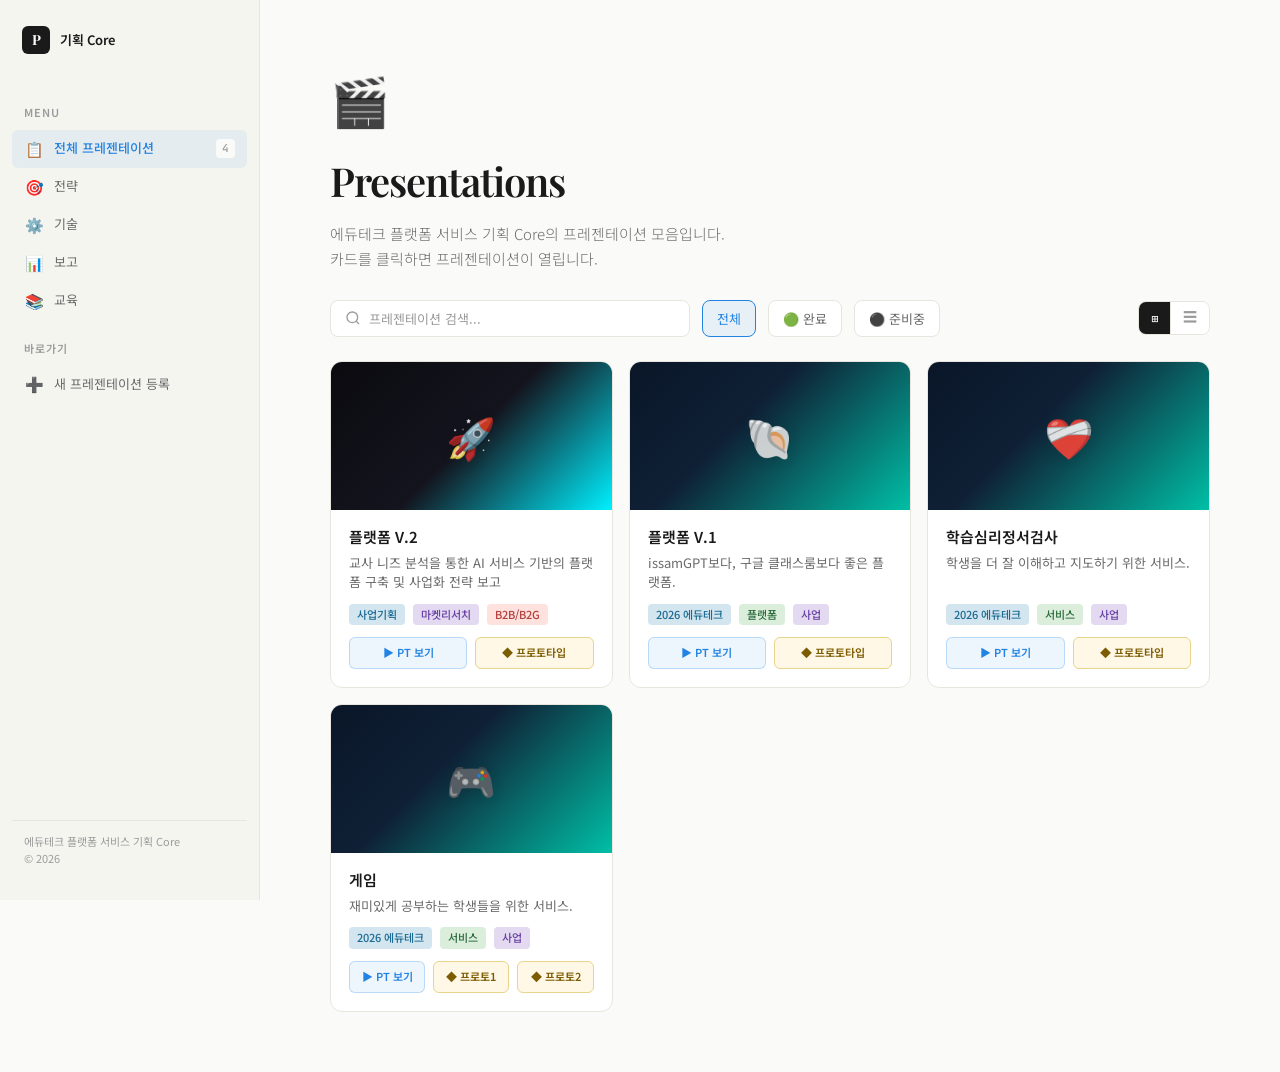
==== index.html @ 6a6a3832 "Update platform prototype link" ====
<!DOCTYPE html>
<html lang="ko">

<head>
  <meta charset="UTF-8">
  <meta name="viewport" content="width=device-width, initial-scale=1.0">
  <title>Presentations — 에듀테크 플랫폼 서비스 기획 Core</title>
  <link
    href="https://fonts.googleapis.com/css2?family=Noto+Sans+KR:wght@300;400;500;600;700&family=Playfair+Display:ital,wght@0,600;1,400&family=JetBrains+Mono:wght@400;500&display=swap"
    rel="stylesheet">
  <style>
    /* ══════════════════════════════════════
     DESIGN TOKENS
     노션 감성 — warm neutral, editorial clean
     ══════════════════════════════════════ */
    :root {
      --bg: #FAFAF8;
      --bg-hover: #F3F3EE;
      --bg-card: #FFFFFF;
      --surface: #F5F5F0;
      --border: #E8E5DF;
      --border-hover: #D4D0C8;
      --text-primary: #1A1A1A;
      --text-secondary: #6B6B6B;
      --text-tertiary: #9B9B9B;
      --accent: #2383E2;
      --accent-soft: rgba(35, 131, 226, 0.08);
      --accent-hover: rgba(35, 131, 226, 0.12);
      --tag-blue: #D3E5EF;
      --tag-blue-text: #1B6B93;
      --tag-green: #DBEDDB;
      --tag-green-text: #2B6B3C;
      --tag-orange: #FADEC9;
      --tag-orange-text: #9B5C30;
      --tag-purple: #E3D9F0;
      --tag-purple-text: #6940A5;
      --tag-red: #FFE2DD;
      --tag-red-text: #B33B3B;
      --tag-gray: #E8E5DF;
      --tag-gray-text: #6B6B6B;
      --shadow-sm: 0 1px 2px rgba(0, 0, 0, 0.04);
      --shadow-md: 0 4px 16px rgba(0, 0, 0, 0.06);
      --shadow-lg: 0 12px 40px rgba(0, 0, 0, 0.08);
      --radius: 8px;
      --radius-lg: 12px;
      --font-sans: 'Noto Sans KR', -apple-system, sans-serif;
      --font-serif: 'Playfair Display', Georgia, serif;
      --font-mono: 'JetBrains Mono', monospace;
      --header-height: 56px;
      --sidebar-width: 260px;
      --max-content: 960px;
    }

    * {
      margin: 0;
      padding: 0;
      box-sizing: border-box;
    }

    html {
      font-size: 15px;
    }

    body {
      font-family: var(--font-sans);
      color: var(--text-primary);
      background: var(--bg);
      line-height: 1.6;
      -webkit-font-smoothing: antialiased;
    }

    /* ══════ LAYOUT ══════ */
    .layout {
      display: flex;
      min-height: 100vh;
    }

    /* ── Sidebar ── */
    .sidebar {
      width: var(--sidebar-width);
      background: var(--surface);
      border-right: 1px solid var(--border);
      padding: 20px 12px;
      position: fixed;
      top: 0;
      left: 0;
      bottom: 0;
      display: flex;
      flex-direction: column;
      z-index: 50;
      transition: transform 0.3s;
    }

    .sidebar-brand {
      display: flex;
      align-items: center;
      gap: 10px;
      padding: 6px 10px;
      margin-bottom: 24px;
    }

    .sidebar-brand-icon {
      width: 28px;
      height: 28px;
      border-radius: 6px;
      background: var(--text-primary);
      color: var(--bg);
      display: flex;
      align-items: center;
      justify-content: center;
      font-size: 14px;
      font-weight: 700;
      font-family: var(--font-serif);
    }

    .sidebar-brand-text {
      font-size: 13px;
      font-weight: 600;
      color: var(--text-primary);
      letter-spacing: -0.3px;
    }

    .sidebar-section {
      font-size: 11px;
      font-weight: 600;
      color: var(--text-tertiary);
      text-transform: uppercase;
      letter-spacing: 1px;
      padding: 0 12px;
      margin: 20px 0 8px;
    }

    .sidebar-item {
      display: flex;
      align-items: center;
      gap: 10px;
      padding: 7px 12px;
      border-radius: 6px;
      font-size: 13px;
      color: var(--text-secondary);
      cursor: pointer;
      transition: all 0.15s;
      text-decoration: none;
      user-select: none;
    }

    .sidebar-item:hover {
      background: var(--bg-hover);
      color: var(--text-primary);
    }

    .sidebar-item.active {
      background: var(--accent-soft);
      color: var(--accent);
      font-weight: 500;
    }

    .sidebar-item-icon {
      width: 20px;
      text-align: center;
      font-size: 15px;
      flex-shrink: 0;
    }

    .sidebar-count {
      margin-left: auto;
      font-size: 11px;
      font-family: var(--font-mono);
      color: var(--text-tertiary);
      background: var(--bg);
      padding: 1px 6px;
      border-radius: 4px;
    }

    .sidebar-footer {
      margin-top: auto;
      padding: 12px;
      border-top: 1px solid var(--border);
      font-size: 11px;
      color: var(--text-tertiary);
    }

    /* ── Main Content ── */
    .main {
      flex: 1;
      margin-left: var(--sidebar-width);
      min-height: 100vh;
    }

    /* ── Header ── */
    .page-header {
      max-width: var(--max-content);
      margin: 0 auto;
      padding: 60px 40px 0;
    }

    .page-header-emoji {
      font-size: 48px;
      margin-bottom: 12px;
      display: inline-block;
      animation: float 3s ease-in-out infinite;
    }

    @keyframes float {

      0%,
      100% {
        transform: translateY(0);
      }

      50% {
        transform: translateY(-6px);
      }
    }

    .page-header h1 {
      font-family: var(--font-serif);
      font-size: 40px;
      font-weight: 600;
      letter-spacing: -1px;
      color: var(--text-primary);
      margin-bottom: 8px;
    }

    .page-header-desc {
      font-size: 15px;
      color: var(--text-secondary);
      font-weight: 300;
      max-width: 560px;
      line-height: 1.7;
    }

    /* ── Toolbar ── */
    .toolbar {
      max-width: var(--max-content);
      margin: 0 auto;
      padding: 28px 40px 0;
      display: flex;
      align-items: center;
      gap: 12px;
      flex-wrap: wrap;
    }

    .search-box {
      display: flex;
      align-items: center;
      gap: 8px;
      background: var(--bg-card);
      border: 1px solid var(--border);
      border-radius: var(--radius);
      padding: 8px 14px;
      flex: 1;
      min-width: 200px;
      max-width: 360px;
      transition: border-color 0.2s, box-shadow 0.2s;
    }

    .search-box:focus-within {
      border-color: var(--accent);
      box-shadow: 0 0 0 3px var(--accent-soft);
    }

    .search-box svg {
      flex-shrink: 0;
      color: var(--text-tertiary);
    }

    .search-box input {
      border: none;
      outline: none;
      background: transparent;
      font-family: var(--font-sans);
      font-size: 13px;
      color: var(--text-primary);
      width: 100%;
    }

    .search-box input::placeholder {
      color: var(--text-tertiary);
    }

    .filter-btn {
      display: flex;
      align-items: center;
      gap: 6px;
      padding: 8px 14px;
      border-radius: var(--radius);
      border: 1px solid var(--border);
      background: var(--bg-card);
      font-size: 13px;
      color: var(--text-secondary);
      cursor: pointer;
      transition: all 0.15s;
      font-family: var(--font-sans);
      white-space: nowrap;
    }

    .filter-btn:hover {
      border-color: var(--border-hover);
      background: var(--bg-hover);
    }

    .filter-btn.active {
      background: var(--accent-soft);
      border-color: var(--accent);
      color: var(--accent);
    }

    .view-toggle {
      margin-left: auto;
      display: flex;
      border: 1px solid var(--border);
      border-radius: var(--radius);
      overflow: hidden;
    }

    .view-toggle button {
      padding: 7px 12px;
      border: none;
      background: var(--bg-card);
      color: var(--text-tertiary);
      cursor: pointer;
      font-size: 14px;
      transition: all 0.15s;
      display: flex;
      align-items: center;
      justify-content: center;
    }

    .view-toggle button:not(:last-child) {
      border-right: 1px solid var(--border);
    }

    .view-toggle button.active {
      background: var(--text-primary);
      color: var(--bg);
    }

    .view-toggle button:hover:not(.active) {
      background: var(--bg-hover);
    }

    /* ══════ CARD VIEW ══════ */
    .card-grid {
      max-width: var(--max-content);
      margin: 0 auto;
      padding: 24px 40px 60px;
      display: grid;
      grid-template-columns: repeat(auto-fill, minmax(280px, 1fr));
      gap: 16px;
    }

    .card {
      background: var(--bg-card);
      border: 1px solid var(--border);
      border-radius: var(--radius-lg);
      overflow: hidden;
      cursor: pointer;
      transition: all 0.25s;
      text-decoration: none;
      color: inherit;
      display: flex;
      flex-direction: column;
    }

    .card:hover {
      border-color: var(--border-hover);
      box-shadow: var(--shadow-md);
      transform: translateY(-2px);
    }

    .card-cover {
      height: 148px;
      position: relative;
      overflow: hidden;
    }

    .card-cover-gradient {
      width: 100%;
      height: 100%;
      display: flex;
      align-items: center;
      justify-content: center;
    }

    .card-cover-icon {
      font-size: 40px;
      opacity: 0.9;
      filter: drop-shadow(0 2px 8px rgba(0, 0, 0, 0.15));
    }

    .card-body {
      padding: 16px 18px 18px;
      flex: 1;
      display: flex;
      flex-direction: column;
    }

    .card-title {
      font-size: 15px;
      font-weight: 600;
      margin-bottom: 6px;
      line-height: 1.4;
      display: -webkit-box;
      -webkit-line-clamp: 2;
      line-clamp: 2;
      -webkit-box-orient: vertical;
      overflow: hidden;
    }

    .card-desc {
      font-size: 13px;
      color: var(--text-secondary);
      line-height: 1.5;
      margin-bottom: 12px;
      display: -webkit-box;
      -webkit-line-clamp: 2;
      line-clamp: 2;
      -webkit-box-orient: vertical;
      overflow: hidden;
      flex: 1;
    }

    .card-meta {
      display: flex;
      align-items: center;
      gap: 8px;
      flex-wrap: wrap;
    }

    .tag {
      display: inline-block;
      padding: 2px 8px;
      border-radius: 4px;
      font-size: 11px;
      font-weight: 500;
      white-space: nowrap;
    }

    .tag-blue {
      background: var(--tag-blue);
      color: var(--tag-blue-text);
    }

    .tag-green {
      background: var(--tag-green);
      color: var(--tag-green-text);
    }

    .tag-orange {
      background: var(--tag-orange);
      color: var(--tag-orange-text);
    }

    .tag-purple {
      background: var(--tag-purple);
      color: var(--tag-purple-text);
    }

    .tag-red {
      background: var(--tag-red);
      color: var(--tag-red-text);
    }

    .tag-gray {
      background: var(--tag-gray);
      color: var(--tag-gray-text);
    }

    .card-date {
      font-size: 11px;
      color: var(--text-tertiary);
      font-family: var(--font-mono);
      margin-left: auto;
    }

    /* ══════ TABLE VIEW ══════ */
    .table-container {
      max-width: var(--max-content);
      margin: 0 auto;
      padding: 24px 40px 60px;
      display: none;
    }

    .table-container.show {
      display: block;
    }

    .card-grid.hide {
      display: none;
    }

    .data-table {
      width: 100%;
      border-collapse: collapse;
      background: var(--bg-card);
      border: 1px solid var(--border);
      border-radius: var(--radius-lg);
      overflow: hidden;
    }

    .data-table thead th {
      text-align: left;
      padding: 10px 16px;
      font-size: 11px;
      font-weight: 600;
      color: var(--text-tertiary);
      text-transform: uppercase;
      letter-spacing: 0.5px;
      background: var(--surface);
      border-bottom: 1px solid var(--border);
      white-space: nowrap;
    }

    .data-table tbody tr {
      transition: background 0.1s;
      cursor: pointer;
    }

    .data-table tbody tr:hover {
      background: var(--bg-hover);
    }

    .data-table tbody tr:not(:last-child) td {
      border-bottom: 1px solid var(--border);
    }

    .data-table td {
      padding: 12px 16px;
      font-size: 13px;
      vertical-align: middle;
    }

    .table-title {
      font-weight: 500;
      display: flex;
      align-items: center;
      gap: 8px;
    }

    .table-title-icon {
      font-size: 16px;
    }

    .table-tags {
      display: flex;
      gap: 4px;
      flex-wrap: wrap;
    }

    .table-date {
      font-family: var(--font-mono);
      font-size: 12px;
      color: var(--text-tertiary);
    }

    .table-status {
      display: flex;
      align-items: center;
      gap: 6px;
      font-size: 12px;
    }

    .status-dot {
      width: 7px;
      height: 7px;
      border-radius: 50%;
    }

    .status-dot.live {
      background: #4CAF50;
      box-shadow: 0 0 6px rgba(76, 175, 80, 0.4);
    }

    .status-dot.draft {
      background: var(--text-tertiary);
    }

    /* ══════ Empty State ══════ */
    .empty-state {
      text-align: center;
      padding: 80px 20px;
      color: var(--text-tertiary);
      grid-column: 1 / -1;
    }

    .empty-state-icon {
      font-size: 40px;
      margin-bottom: 12px;
      opacity: 0.5;
    }

    .empty-state-text {
      font-size: 14px;
    }

    /* ══════ Mobile ══════ */
    .sidebar-toggle {
      display: none;
      position: fixed;
      top: 14px;
      left: 14px;
      z-index: 60;
      width: 36px;
      height: 36px;
      border-radius: 8px;
      border: 1px solid var(--border);
      background: var(--bg-card);
      color: var(--text-primary);
      font-size: 18px;
      cursor: pointer;
      align-items: center;
      justify-content: center;
      box-shadow: var(--shadow-sm);
    }

    .sidebar-overlay {
      display: none;
      position: fixed;
      inset: 0;
      background: rgba(0, 0, 0, 0.3);
      z-index: 40;
    }

    @media (max-width: 768px) {
      .sidebar {
        transform: translateX(-100%);
      }

      .sidebar.open {
        transform: translateX(0);
      }

      .sidebar-toggle {
        display: flex;
      }

      .sidebar-overlay.show {
        display: block;
      }

      .main {
        margin-left: 0;
      }

      .page-header {
        padding: 36px 20px 0;
      }

      .page-header h1 {
        font-size: 28px;
      }

      .toolbar {
        padding: 20px 20px 0;
      }

      .card-grid {
        padding: 16px 20px 40px;
        grid-template-columns: 1fr;
      }

      .table-container {
        padding: 16px 20px 40px;
        overflow-x: auto;
      }

      .search-box {
        max-width: none;
      }
    }

    /* ══════ Animations ══════ */
    .card {
      opacity: 0;
      transform: translateY(16px);
      animation: cardIn 0.5s forwards;
    }

    .card:nth-child(1) {
      animation-delay: 0.05s;
    }

    .card:nth-child(2) {
      animation-delay: 0.10s;
    }

    .card:nth-child(3) {
      animation-delay: 0.15s;
    }

    .card:nth-child(4) {
      animation-delay: 0.20s;
    }

    .card:nth-child(5) {
      animation-delay: 0.25s;
    }

    .card:nth-child(6) {
      animation-delay: 0.30s;
    }

    @keyframes cardIn {
      to {
        opacity: 1;
        transform: translateY(0);
      }
    }

    .page-header-emoji,
    .page-header h1,
    .page-header-desc {
      opacity: 0;
      transform: translateY(12px);
      animation: fadeIn 0.6s forwards;
    }

    .page-header h1 {
      animation-delay: 0.1s;
    }

    .page-header-desc {
      animation-delay: 0.2s;
    }

    @keyframes fadeIn {
      to {
        opacity: 1;
        transform: translateY(0);
      }
    }
  </style>
</head>

<body>

  <button class="sidebar-toggle" onclick="toggleSidebar()">☰</button>
  <div class="sidebar-overlay" id="sidebarOverlay" onclick="toggleSidebar()"></div>

  <div class="layout">
    <!-- ══════ Sidebar ══════ -->
    <aside class="sidebar" id="sidebar">
      <div class="sidebar-brand">
        <div class="sidebar-brand-icon">P</div>
        <div class="sidebar-brand-text">기획 Core</div>
      </div>

      <div class="sidebar-section">Menu</div>
      <a class="sidebar-item active" onclick="filterCategory('all')">
        <span class="sidebar-item-icon">📋</span>
        전체 프레젠테이션
        <span class="sidebar-count" id="countAll">0</span>
      </a>
      <a class="sidebar-item" onclick="filterCategory('전략')">
        <span class="sidebar-item-icon">🎯</span>
        전략
      </a>
      <a class="sidebar-item" onclick="filterCategory('기술')">
        <span class="sidebar-item-icon">⚙️</span>
        기술
      </a>
      <a class="sidebar-item" onclick="filterCategory('보고')">
        <span class="sidebar-item-icon">📊</span>
        보고
      </a>
      <a class="sidebar-item" onclick="filterCategory('교육')">
        <span class="sidebar-item-icon">📚</span>
        교육
      </a>

      <div class="sidebar-section">바로가기</div>
      <a class="sidebar-item" href="#" onclick="alert('새 프레젠테이션 등록은 presentations 배열에 항목을 추가하세요.')">
        <span class="sidebar-item-icon">➕</span>
        새 프레젠테이션 등록
      </a>

      <div class="sidebar-footer">
        에듀테크 플랫폼 서비스 기획 Core<br>
        © 2026
      </div>
    </aside>

    <!-- ══════ Main ══════ -->
    <main class="main">
      <div class="page-header">
        <div class="page-header-emoji">🎬</div>
        <h1>Presentations</h1>
        <p class="page-header-desc">
          에듀테크 플랫폼 서비스 기획 Core의 프레젠테이션 모음입니다.<br>
          카드를 클릭하면 프레젠테이션이 열립니다.
        </p>
      </div>

      <!-- Toolbar -->
      <div class="toolbar">
        <div class="search-box">
          <svg width="16" height="16" fill="none" viewBox="0 0 24 24" stroke="currentColor" stroke-width="2">
            <circle cx="11" cy="11" r="8" />
            <path d="M21 21l-4.35-4.35" />
          </svg>
          <input type="text" placeholder="프레젠테이션 검색..." id="searchInput" oninput="handleSearch()">
        </div>
        <button class="filter-btn active" data-status="all" onclick="filterStatus(this, 'all')">전체</button>
        <button class="filter-btn" data-status="live" onclick="filterStatus(this, 'live')">🟢 완료</button>
        <button class="filter-btn" data-status="draft" onclick="filterStatus(this, 'draft')">⚫ 준비중</button>

        <div class="view-toggle">
          <button class="active" onclick="setView('card', this)" title="카드 뷰">⊞</button>
          <button onclick="setView('table', this)" title="테이블 뷰">☰</button>
        </div>
      </div>

      <!-- Card Grid -->
      <div class="card-grid" id="cardGrid"></div>

      <!-- Table View -->
      <div class="table-container" id="tableView">
        <table class="data-table">
          <thead>
            <tr>
              <th>제목</th>
              <th>카테고리</th>
              <th>상태</th>
              <th>날짜</th>
            </tr>
          </thead>
          <tbody id="tableBody"></tbody>
        </table>
      </div>
    </main>
  </div>

  <script>
    /*  ╔══════════════════════════════════════════════════╗
        ║  📌 여기에 프레젠테이션 항목을 추가하세요!       ║
        ║  새 html이 생기면 아래 배열에 객체를 추가하면    ║
        ║  자동으로 카드와 테이블에 반영됩니다.            ║
        ╚══════════════════════════════════════════════════╝ */
    const presentations = [
      {
        title: "플랫폼 V.2",
        desc: "교사 니즈 분석을 통한 AI 서비스 기반의 플랫폼 구축 및 사업화 전략 보고",
        file: "platform.html",
        proto: "https://v-lounge.vercel.app/",
        icon: "🚀",
        cover: "linear-gradient(135deg, #0A0A0F 0%, #14141E 50%, #00F0FF 100%)",
        category: "전략",
        tags: [
          { label: "사업기획", color: "blue" },
          { label: "마켓리서치", color: "purple" },
          { label: "B2B/B2G", color: "red" }
        ],
        date: "2026-03-16",
        status: "live"
      },
      {
        title: "플랫폼 V.1",
        desc: "issamGPT보다, 구글 클래스룸보다 좋은 플랫폼.",
        file: "https://new-tool-plan.vercel.app/",
        proto: "https://new-platform-wireframe-v2.vercel.app/",
        icon: "🐚",
        cover: "linear-gradient(135deg, #0A1628 0%, #0F2035 40%, #00BFA6 100%)",
        category: "보고",
        tags: [
          { label: "2026 에듀테크", color: "blue" },
          { label: "플랫폼", color: "green" },
          { label: "사업", color: "purple" }
        ],
        date: "2026-02-24",
        status: "draft"
      },
      {
        title: "학습심리정서검사",
        desc: "학생을 더 잘 이해하고 지도하기 위한 서비스.",
        file: "https://pt-meta.vercel.app/",
        proto: "https://meta-dashboard-lemon.vercel.app/dashboard",
        icon: "❤️‍🩹",
        cover: "linear-gradient(135deg, #0A1628 0%, #0F2035 40%, #00BFA6 100%)",
        category: "보고",
        tags: [
          { label: "2026 에듀테크", color: "blue" },
          { label: "서비스", color: "green" },
          { label: "사업", color: "purple" }
        ],
        date: "2026-02-24",
        status: "draft"
      },

      {
        title: "게임",
        desc: "재미있게 공부하는 학생들을 위한 서비스.",
        file: "https://visang-game-report.vercel.app/",
        proto: ["https://game-omega-hazel.vercel.app/dashboard", "https://game-omega-hazel.vercel.app/student"],
        protoLabels: ["프로토1", "프로토2"],
        icon: "🎮",
        cover: "linear-gradient(135deg, #0A1628 0%, #0F2035 40%, #00BFA6 100%)",
        category: "보고",
        tags: [
          { label: "2026 에듀테크", color: "blue" },
          { label: "서비스", color: "green" },
          { label: "사업", color: "purple" }
        ],
        date: "2026-02-24",
        status: "draft"
      },
    ];

    // ══════ State ══════
    let currentCategory = 'all';
    let currentStatus = 'all';
    let searchQuery = '';

    // ══════ Render ══════
    function render() {
      const filtered = presentations.filter(p => {
        const matchCat = currentCategory === 'all' || p.category === currentCategory;
        const matchStatus = currentStatus === 'all' || p.status === currentStatus;
        const matchSearch = searchQuery === '' ||
          p.title.toLowerCase().includes(searchQuery) ||
          p.desc.toLowerCase().includes(searchQuery) ||
          p.tags.some(t => t.label.toLowerCase().includes(searchQuery));
        return matchCat && matchStatus && matchSearch;
      });

      // Count
      document.getElementById('countAll').textContent = presentations.length;

      // Card view
      const grid = document.getElementById('cardGrid');
      if (filtered.length === 0) {
        grid.innerHTML = `
      <div class="empty-state">
        <div class="empty-state-icon">🔍</div>
        <div class="empty-state-text">조건에 맞는 프레젠테이션이 없습니다.</div>
      </div>`;
      } else {
        grid.innerHTML = filtered.map((p, i) => `
      <div class="card" style="animation-delay:${i * 0.05}s;">
        <div class="card-cover">
          <div class="card-cover-gradient" style="background:${p.cover};">
            <span class="card-cover-icon">${p.icon}</span>
          </div>
        </div>
        <div class="card-body">
          <div class="card-title">${p.title}</div>
          <div class="card-desc">${p.desc}</div>
          <div class="card-meta">
            ${p.tags.map(t => `<span class="tag tag-${t.color}">${t.label}</span>`).join('')}
          </div>
          <div style="display:flex;gap:8px;margin-top:12px;flex-wrap:wrap;">
            <span onclick="window.open('${p.file}','_blank','noopener,noreferrer');"
              style="flex:1;display:inline-flex;align-items:center;justify-content:center;gap:5px;font-size:11px;font-weight:600;color:var(--accent);background:var(--accent-soft);border:1px solid rgba(35,131,226,0.25);border-radius:6px;padding:6px 10px;cursor:pointer;transition:background 0.15s;"
              onmouseover="this.style.background='var(--accent-hover)'" onmouseout="this.style.background='var(--accent-soft)'">
              &#9654; PT 보기
            </span>
            ${p.proto ? (Array.isArray(p.proto) ? p.proto : [p.proto]).map((url, i) => {
          const label = p.protoLabels ? p.protoLabels[i] : (i === 0 ? '프로토타입' : `프로토${i + 1}`);
          return `<span onclick="window.open('${url}','_blank','noopener,noreferrer');"
              style="flex:1;display:inline-flex;align-items:center;justify-content:center;gap:5px;font-size:11px;font-weight:600;color:#7C5C00;background:#FFF8E6;border:1px solid #E8D48A;border-radius:6px;padding:6px 10px;cursor:pointer;transition:background 0.15s;"
              onmouseover="this.style.background='#FFF0C0'" onmouseout="this.style.background='#FFF8E6'">
              &#9670; ${label}
            </span>`;
        }).join('') : ''}
            ${p.simple ? `<span onclick="window.open('${p.simple}','_blank','noopener,noreferrer');"
              style="flex:1;display:inline-flex;align-items:center;justify-content:center;gap:5px;font-size:11px;font-weight:600;color:#1A5C2A;background:#EDFAF1;border:1px solid #7DD4A0;border-radius:6px;padding:6px 10px;cursor:pointer;transition:background 0.15s;"
              onmouseover="this.style.background='#C8F0D8'" onmouseout="this.style.background='#EDFAF1'">
              &#9632; 요약본
            </span>` : ''}
          </div>
        </div>
      </div>
    `).join('');
      }

      // Table view
      const tbody = document.getElementById('tableBody');
      if (filtered.length === 0) {
        tbody.innerHTML = `<tr><td colspan="4" style="text-align:center;padding:40px;color:var(--text-tertiary);">조건에 맞는 프레젠테이션이 없습니다.</td></tr>`;
      } else {
        tbody.innerHTML = filtered.map(p => `
      <tr onclick="window.open('${p.file}','_blank','noopener,noreferrer')">
        <td>
          <div class="table-title">
            <span class="table-title-icon">${p.icon}</span>
            ${p.title}
          </div>
        </td>
        <td><span class="tag tag-gray">${p.category}</span></td>
        <td>
          <div class="table-status">
            <span class="status-dot ${p.status}"></span>
            ${p.status === 'live' ? '완료' : '준비중'}
          </div>
        </td>
        <td><span class="table-date">${p.date}</span></td>
      </tr>
    `).join('');
      }
    }

    // ══════ Handlers ══════
    function filterCategory(cat) {
      currentCategory = cat;
      document.querySelectorAll('.sidebar-item').forEach(el => el.classList.remove('active'));
      event.currentTarget.classList.add('active');
      render();
    }

    function filterStatus(btn, status) {
      currentStatus = status;
      document.querySelectorAll('.filter-btn').forEach(b => b.classList.remove('active'));
      btn.classList.add('active');
      render();
    }

    function handleSearch() {
      searchQuery = document.getElementById('searchInput').value.toLowerCase().trim();
      render();
    }

    function setView(view, btn) {
      document.querySelectorAll('.view-toggle button').forEach(b => b.classList.remove('active'));
      btn.classList.add('active');
      document.getElementById('cardGrid').classList.toggle('hide', view === 'table');
      document.getElementById('tableView').classList.toggle('show', view === 'table');
    }

    function toggleSidebar() {
      document.getElementById('sidebar').classList.toggle('open');
      document.getElementById('sidebarOverlay').classList.toggle('show');
    }

    // ══════ Init ══════
    render();
  </script>
</body>

</html>
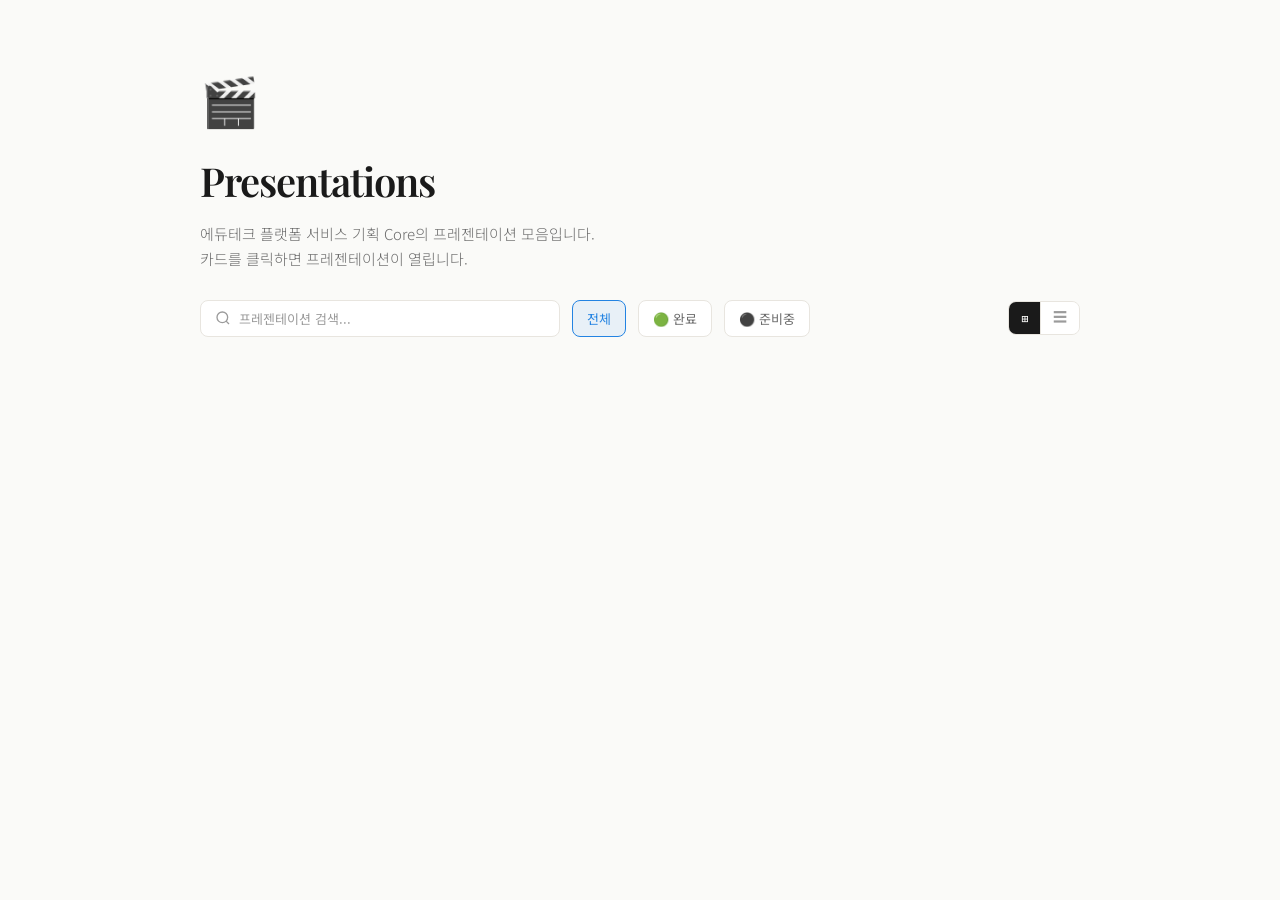
==== commit 7ae8f709: "Remove LNB from index.html" ====
--- a/index.html
+++ b/index.html
@@ -75,115 +75,10 @@
       min-height: 100vh;
     }
 
-    /* ── Sidebar ── */
-    .sidebar {
-      width: var(--sidebar-width);
-      background: var(--surface);
-      border-right: 1px solid var(--border);
-      padding: 20px 12px;
-      position: fixed;
-      top: 0;
-      left: 0;
-      bottom: 0;
-      display: flex;
-      flex-direction: column;
-      z-index: 50;
-      transition: transform 0.3s;
-    }
-
-    .sidebar-brand {
-      display: flex;
-      align-items: center;
-      gap: 10px;
-      padding: 6px 10px;
-      margin-bottom: 24px;
-    }
-
-    .sidebar-brand-icon {
-      width: 28px;
-      height: 28px;
-      border-radius: 6px;
-      background: var(--text-primary);
-      color: var(--bg);
-      display: flex;
-      align-items: center;
-      justify-content: center;
-      font-size: 14px;
-      font-weight: 700;
-      font-family: var(--font-serif);
-    }
-
-    .sidebar-brand-text {
-      font-size: 13px;
-      font-weight: 600;
-      color: var(--text-primary);
-      letter-spacing: -0.3px;
-    }
-
-    .sidebar-section {
-      font-size: 11px;
-      font-weight: 600;
-      color: var(--text-tertiary);
-      text-transform: uppercase;
-      letter-spacing: 1px;
-      padding: 0 12px;
-      margin: 20px 0 8px;
-    }
-
-    .sidebar-item {
-      display: flex;
-      align-items: center;
-      gap: 10px;
-      padding: 7px 12px;
-      border-radius: 6px;
-      font-size: 13px;
-      color: var(--text-secondary);
-      cursor: pointer;
-      transition: all 0.15s;
-      text-decoration: none;
-      user-select: none;
-    }
-
-    .sidebar-item:hover {
-      background: var(--bg-hover);
-      color: var(--text-primary);
-    }
-
-    .sidebar-item.active {
-      background: var(--accent-soft);
-      color: var(--accent);
-      font-weight: 500;
-    }
-
-    .sidebar-item-icon {
-      width: 20px;
-      text-align: center;
-      font-size: 15px;
-      flex-shrink: 0;
-    }
-
-    .sidebar-count {
-      margin-left: auto;
-      font-size: 11px;
-      font-family: var(--font-mono);
-      color: var(--text-tertiary);
-      background: var(--bg);
-      padding: 1px 6px;
-      border-radius: 4px;
-    }
-
-    .sidebar-footer {
-      margin-top: auto;
-      padding: 12px;
-      border-top: 1px solid var(--border);
-      font-size: 11px;
-      color: var(--text-tertiary);
-    }
-
     /* ── Main Content ── */
     .main {
       flex: 1;
-      margin-left: var(--sidebar-width);
+      width: 100%;
       min-height: 100vh;
     }
 
@@ -594,55 +489,7 @@
       font-size: 14px;
     }
 
-    /* ══════ Mobile ══════ */
-    .sidebar-toggle {
-      display: none;
-      position: fixed;
-      top: 14px;
-      left: 14px;
-      z-index: 60;
-      width: 36px;
-      height: 36px;
-      border-radius: 8px;
-      border: 1px solid var(--border);
-      background: var(--bg-card);
-      color: var(--text-primary);
-      font-size: 18px;
-      cursor: pointer;
-      align-items: center;
-      justify-content: center;
-      box-shadow: var(--shadow-sm);
-    }
-
-    .sidebar-overlay {
-      display: none;
-      position: fixed;
-      inset: 0;
-      background: rgba(0, 0, 0, 0.3);
-      z-index: 40;
-    }
-
     @media (max-width: 768px) {
-      .sidebar {
-        transform: translateX(-100%);
-      }
-
-      .sidebar.open {
-        transform: translateX(0);
-      }
-
-      .sidebar-toggle {
-        display: flex;
-      }
-
-      .sidebar-overlay.show {
-        display: block;
-      }
-
-      .main {
-        margin-left: 0;
-      }
-
       .page-header {
         padding: 36px 20px 0;
       }
@@ -735,52 +582,7 @@
 
 <body>
 
-  <button class="sidebar-toggle" onclick="toggleSidebar()">☰</button>
-  <div class="sidebar-overlay" id="sidebarOverlay" onclick="toggleSidebar()"></div>
-
   <div class="layout">
-    <!-- ══════ Sidebar ══════ -->
-    <aside class="sidebar" id="sidebar">
-      <div class="sidebar-brand">
-        <div class="sidebar-brand-icon">P</div>
-        <div class="sidebar-brand-text">기획 Core</div>
-      </div>
-
-      <div class="sidebar-section">Menu</div>
-      <a class="sidebar-item active" onclick="filterCategory('all')">
-        <span class="sidebar-item-icon">📋</span>
-        전체 프레젠테이션
-        <span class="sidebar-count" id="countAll">0</span>
-      </a>
-      <a class="sidebar-item" onclick="filterCategory('전략')">
-        <span class="sidebar-item-icon">🎯</span>
-        전략
-      </a>
-      <a class="sidebar-item" onclick="filterCategory('기술')">
-        <span class="sidebar-item-icon">⚙️</span>
-        기술
-      </a>
-      <a class="sidebar-item" onclick="filterCategory('보고')">
-        <span class="sidebar-item-icon">📊</span>
-        보고
-      </a>
-      <a class="sidebar-item" onclick="filterCategory('교육')">
-        <span class="sidebar-item-icon">📚</span>
-        교육
-      </a>
-
-      <div class="sidebar-section">바로가기</div>
-      <a class="sidebar-item" href="#" onclick="alert('새 프레젠테이션 등록은 presentations 배열에 항목을 추가하세요.')">
-        <span class="sidebar-item-icon">➕</span>
-        새 프레젠테이션 등록
-      </a>
-
-      <div class="sidebar-footer">
-        에듀테크 플랫폼 서비스 기획 Core<br>
-        © 2026
-      </div>
-    </aside>
-
     <!-- ══════ Main ══════ -->
     <main class="main">
       <div class="page-header">
@@ -845,14 +647,14 @@
         proto: "https://v-lounge.vercel.app/",
         icon: "🚀",
         cover: "linear-gradient(135deg, #0A0A0F 0%, #14141E 50%, #00F0FF 100%)",
-        category: "전략",
+        category: "보고",
         tags: [
           { label: "사업기획", color: "blue" },
           { label: "마켓리서치", color: "purple" },
           { label: "B2B/B2G", color: "red" }
         ],
         date: "2026-03-16",
-        status: "live"
+        status: "draft"
       },
       {
         title: "플랫폼 V.1",
@@ -902,7 +704,7 @@
           { label: "사업", color: "purple" }
         ],
         date: "2026-02-24",
-        status: "draft"
+        status: "live"
       },
     ];
 
@@ -1000,13 +802,6 @@
     }
 
     // ══════ Handlers ══════
-    function filterCategory(cat) {
-      currentCategory = cat;
-      document.querySelectorAll('.sidebar-item').forEach(el => el.classList.remove('active'));
-      event.currentTarget.classList.add('active');
-      render();
-    }
-
     function filterStatus(btn, status) {
       currentStatus = status;
       document.querySelectorAll('.filter-btn').forEach(b => b.classList.remove('active'));
@@ -1026,11 +821,6 @@
       document.getElementById('tableView').classList.toggle('show', view === 'table');
     }
 
-    function toggleSidebar() {
-      document.getElementById('sidebar').classList.toggle('open');
-      document.getElementById('sidebarOverlay').classList.toggle('show');
-    }
-
     // ══════ Init ══════
     render();
   </script>
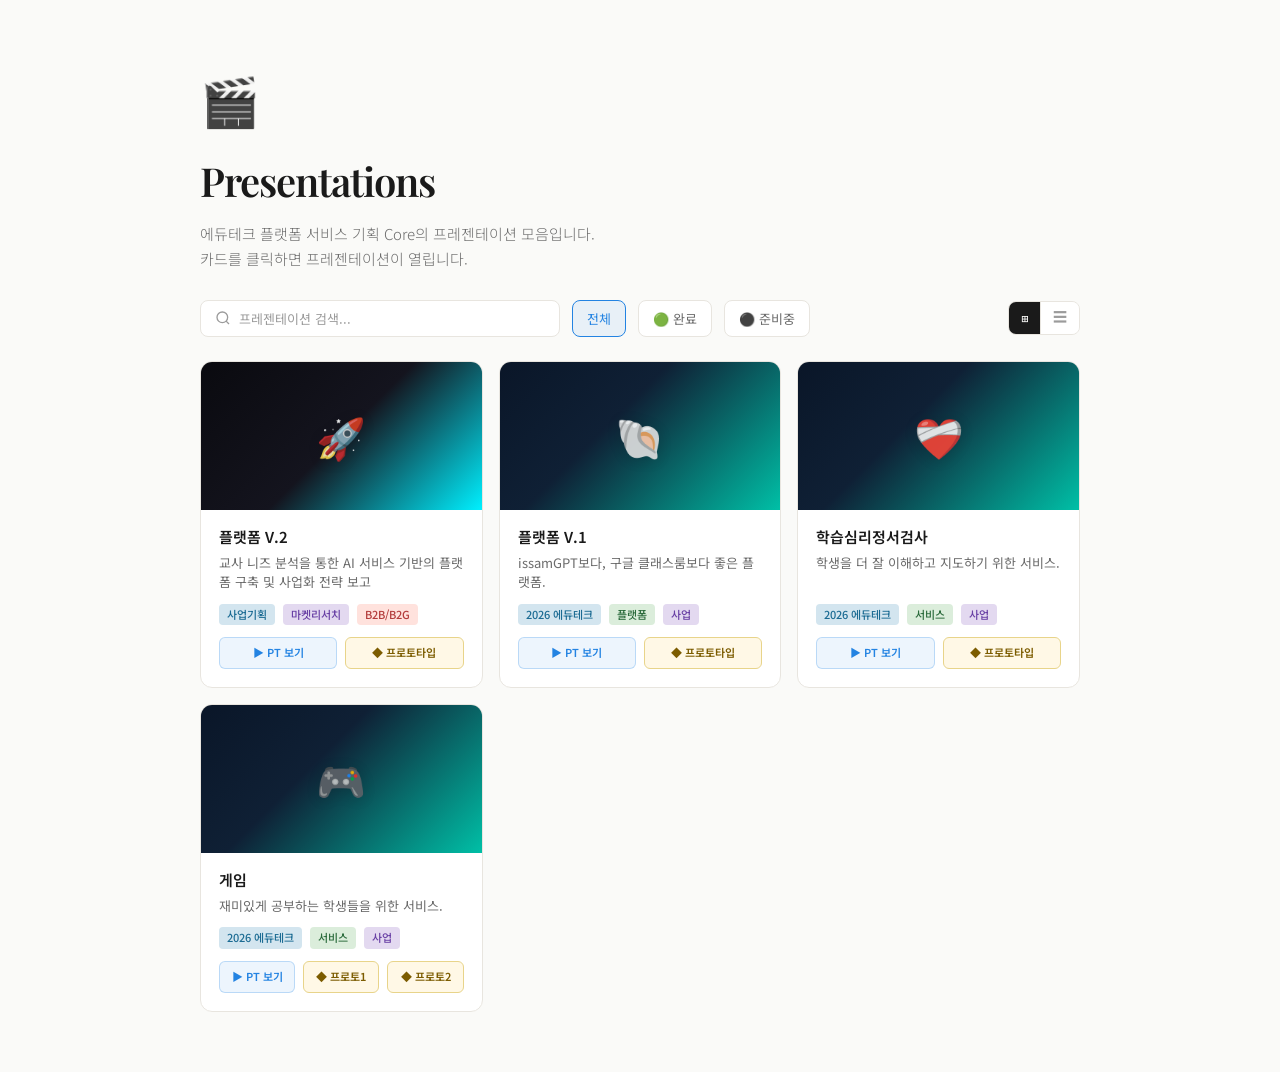
==== commit 3f0355fe: "Fix JS error from removed countAll element" ====
--- a/index.html
+++ b/index.html
@@ -725,8 +725,7 @@
         return matchCat && matchStatus && matchSearch;
       });
 
-      // Count
-      document.getElementById('countAll').textContent = presentations.length;
+      // Count removed with LNB
 
       // Card view
       const grid = document.getElementById('cardGrid');
@@ -757,13 +756,13 @@
               &#9654; PT 보기
             </span>
             ${p.proto ? (Array.isArray(p.proto) ? p.proto : [p.proto]).map((url, i) => {
-          const label = p.protoLabels ? p.protoLabels[i] : (i === 0 ? '프로토타입' : `프로토${i + 1}`);
-          return `<span onclick="window.open('${url}','_blank','noopener,noreferrer');"
-              style="flex:1;display:inline-flex;align-items:center;justify-content:center;gap:5px;font-size:11px;font-weight:600;color:#7C5C00;background:#FFF8E6;border:1px solid #E8D48A;border-radius:6px;padding:6px 10px;cursor:pointer;transition:background 0.15s;"
-              onmouseover="this.style.background='#FFF0C0'" onmouseout="this.style.background='#FFF8E6'">
-              &#9670; ${label}
-            </span>`;
-        }).join('') : ''}
+                const label = p.protoLabels ? p.protoLabels[i] : (i === 0 ? '프로토타입' : `프로토${i + 1}`);
+                return `<span onclick="window.open('${url}','_blank','noopener,noreferrer');"
+                    style="flex:1;display:inline-flex;align-items:center;justify-content:center;gap:5px;font-size:11px;font-weight:600;color:#7C5C00;background:#FFF8E6;border:1px solid #E8D48A;border-radius:6px;padding:6px 10px;cursor:pointer;transition:background 0.15s;"
+                    onmouseover="this.style.background='#FFF0C0'" onmouseout="this.style.background='#FFF8E6'">
+                    &#9670; ${label}
+                  </span>`;
+            }).join('') : ''}
             ${p.simple ? `<span onclick="window.open('${p.simple}','_blank','noopener,noreferrer');"
               style="flex:1;display:inline-flex;align-items:center;justify-content:center;gap:5px;font-size:11px;font-weight:600;color:#1A5C2A;background:#EDFAF1;border:1px solid #7DD4A0;border-radius:6px;padding:6px 10px;cursor:pointer;transition:background 0.15s;"
               onmouseover="this.style.background='#C8F0D8'" onmouseout="this.style.background='#EDFAF1'">
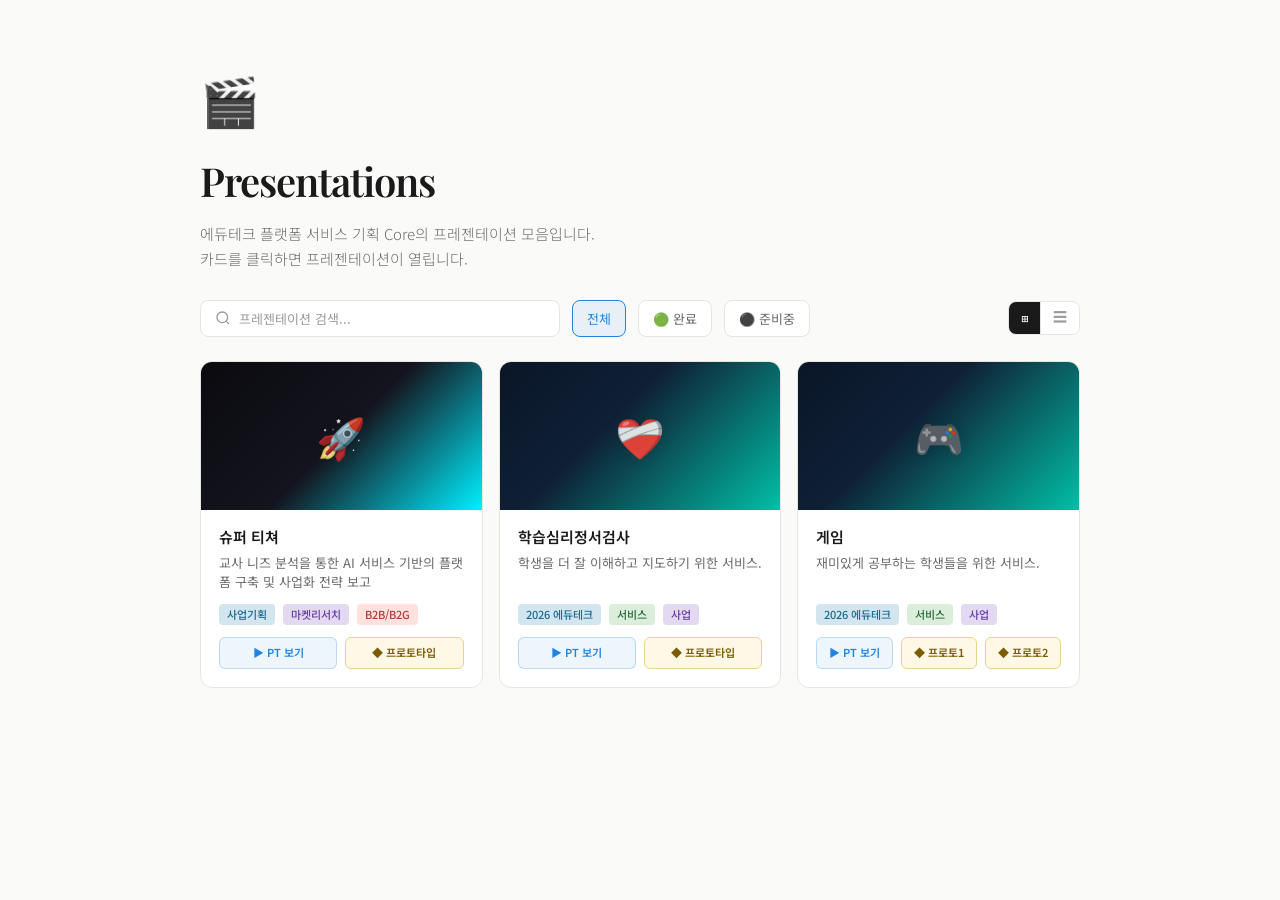
==== commit def7c82d: "docs: rename platform to super teacher and remove platform v1" ====
--- a/index.html
+++ b/index.html
@@ -641,10 +641,10 @@
         ╚══════════════════════════════════════════════════╝ */
     const presentations = [
       {
-        title: "플랫폼 V.2",
+        title: "슈퍼 티쳐",
         desc: "교사 니즈 분석을 통한 AI 서비스 기반의 플랫폼 구축 및 사업화 전략 보고",
         file: "platform.html",
-        proto: "https://v-lounge.vercel.app/",
+        proto: "https://sssuper-teacher.vercel.app/",
         icon: "🚀",
         cover: "linear-gradient(135deg, #0A0A0F 0%, #14141E 50%, #00F0FF 100%)",
         category: "보고",
@@ -654,22 +654,6 @@
           { label: "B2B/B2G", color: "red" }
         ],
         date: "2026-03-16",
-        status: "draft"
-      },
-      {
-        title: "플랫폼 V.1",
-        desc: "issamGPT보다, 구글 클래스룸보다 좋은 플랫폼.",
-        file: "https://new-tool-plan.vercel.app/",
-        proto: "https://new-platform-wireframe-v2.vercel.app/",
-        icon: "🐚",
-        cover: "linear-gradient(135deg, #0A1628 0%, #0F2035 40%, #00BFA6 100%)",
-        category: "보고",
-        tags: [
-          { label: "2026 에듀테크", color: "blue" },
-          { label: "플랫폼", color: "green" },
-          { label: "사업", color: "purple" }
-        ],
-        date: "2026-02-24",
         status: "draft"
       },
       {
@@ -756,13 +740,13 @@
               &#9654; PT 보기
             </span>
             ${p.proto ? (Array.isArray(p.proto) ? p.proto : [p.proto]).map((url, i) => {
-                const label = p.protoLabels ? p.protoLabels[i] : (i === 0 ? '프로토타입' : `프로토${i + 1}`);
-                return `<span onclick="window.open('${url}','_blank','noopener,noreferrer');"
+          const label = p.protoLabels ? p.protoLabels[i] : (i === 0 ? '프로토타입' : `프로토${i + 1}`);
+          return `<span onclick="window.open('${url}','_blank','noopener,noreferrer');"
                     style="flex:1;display:inline-flex;align-items:center;justify-content:center;gap:5px;font-size:11px;font-weight:600;color:#7C5C00;background:#FFF8E6;border:1px solid #E8D48A;border-radius:6px;padding:6px 10px;cursor:pointer;transition:background 0.15s;"
                     onmouseover="this.style.background='#FFF0C0'" onmouseout="this.style.background='#FFF8E6'">
                     &#9670; ${label}
                   </span>`;
-            }).join('') : ''}
+        }).join('') : ''}
             ${p.simple ? `<span onclick="window.open('${p.simple}','_blank','noopener,noreferrer');"
               style="flex:1;display:inline-flex;align-items:center;justify-content:center;gap:5px;font-size:11px;font-weight:600;color:#1A5C2A;background:#EDFAF1;border:1px solid #7DD4A0;border-radius:6px;padding:6px 10px;cursor:pointer;transition:background 0.15s;"
               onmouseover="this.style.background='#C8F0D8'" onmouseout="this.style.background='#EDFAF1'">
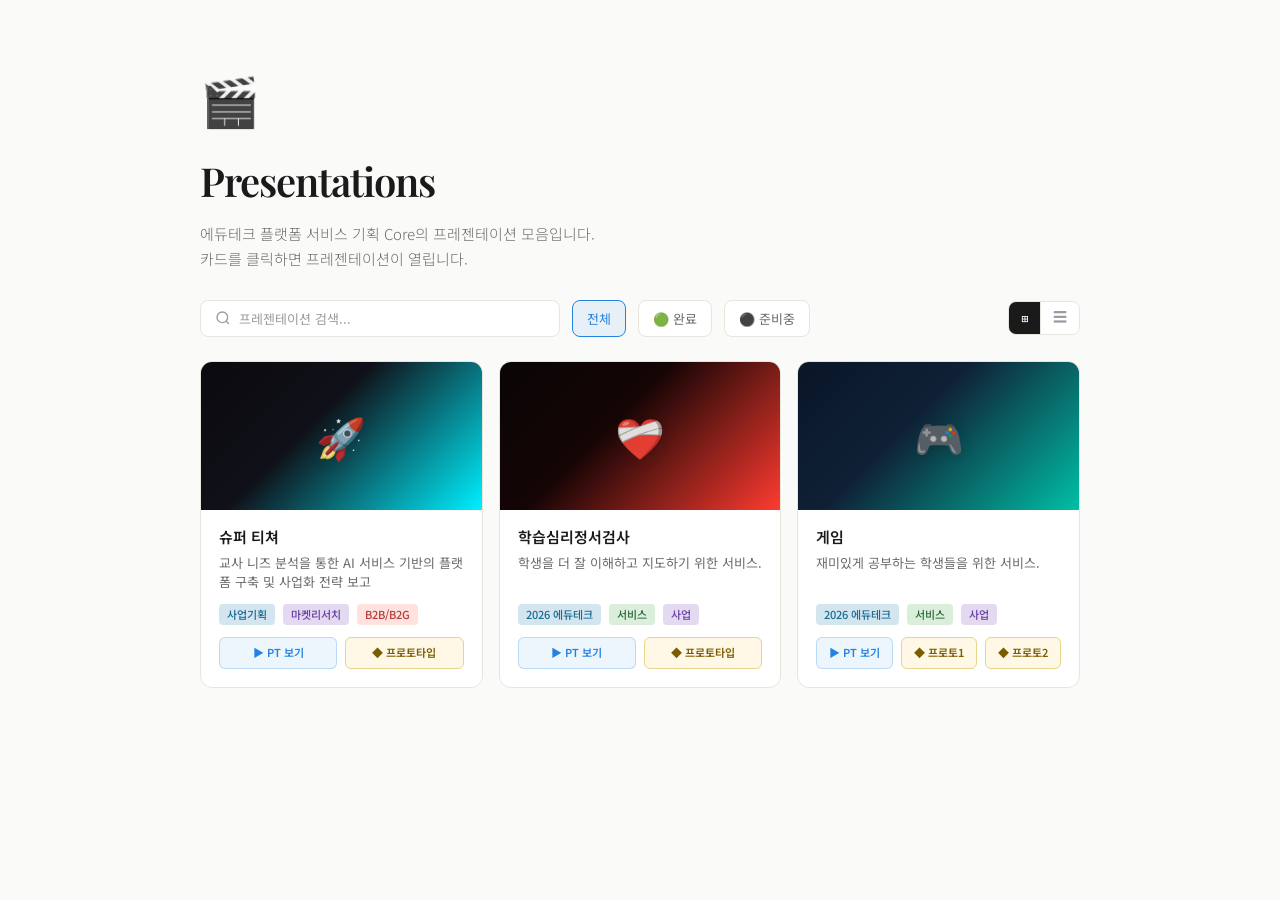
==== commit babd7345: "style: update thumbnail gradients to black/blue and black/red and update platform.html content" ====
--- a/index.html
+++ b/index.html
@@ -646,7 +646,7 @@
         file: "platform.html",
         proto: "https://sssuper-teacher.vercel.app/",
         icon: "🚀",
-        cover: "linear-gradient(135deg, #0A0A0F 0%, #14141E 50%, #00F0FF 100%)",
+        cover: "linear-gradient(135deg, #0A0A0F 0%, #101018 40%, #00F0FF 100%)",
         category: "보고",
         tags: [
           { label: "사업기획", color: "blue" },
@@ -662,7 +662,7 @@
         file: "https://pt-meta.vercel.app/",
         proto: "https://meta-dashboard-lemon.vercel.app/dashboard",
         icon: "❤️‍🩹",
-        cover: "linear-gradient(135deg, #0A1628 0%, #0F2035 40%, #00BFA6 100%)",
+        cover: "linear-gradient(135deg, #0A0505 0%, #150505 40%, #FF3B30 100%)",
         category: "보고",
         tags: [
           { label: "2026 에듀테크", color: "blue" },
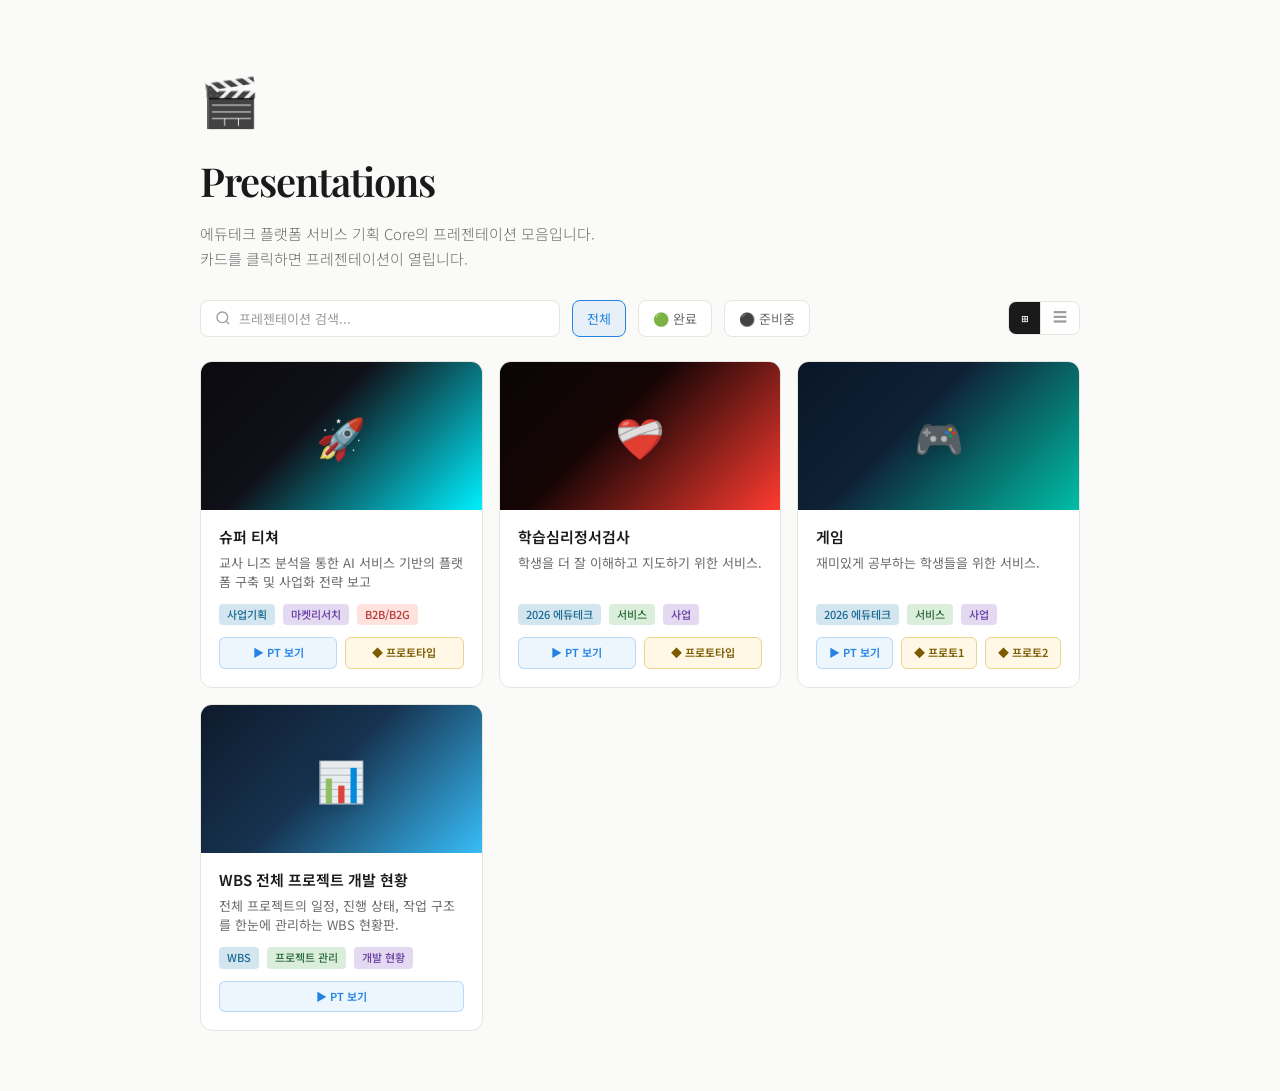
==== commit 778ebf40: "feat: WBS 간트차트 + 사업계획서 PT 추가, 파일 정리 - wbs.html: Firebase 실시간 동기화 WBS 도구 (간트차트, 프로젝트 잠금, 엑셀 관리, 드래그앤드" ====
--- a/index.html
+++ b/index.html
@@ -643,8 +643,8 @@
       {
         title: "슈퍼 티쳐",
         desc: "교사 니즈 분석을 통한 AI 서비스 기반의 플랫폼 구축 및 사업화 전략 보고",
-        file: "platform.html",
-        proto: "https://sssuper-teacher.vercel.app/",
+        file: "biz_plan.html",
+        proto: "https://sssuper-teacher.vercel.app/home",
         icon: "🚀",
         cover: "linear-gradient(135deg, #0A0A0F 0%, #101018 40%, #00F0FF 100%)",
         category: "보고",
@@ -688,6 +688,21 @@
           { label: "사업", color: "purple" }
         ],
         date: "2026-02-24",
+        status: "live"
+      },
+      {
+        title: "WBS 전체 프로젝트 개발 현황",
+        desc: "전체 프로젝트의 일정, 진행 상태, 작업 구조를 한눈에 관리하는 WBS 현황판.",
+        file: "wbs.html",
+        icon: "📊",
+        cover: "linear-gradient(135deg, #0E1A2B 0%, #16324F 45%, #38BDF8 100%)",
+        category: "보고",
+        tags: [
+          { label: "WBS", color: "blue" },
+          { label: "프로젝트 관리", color: "green" },
+          { label: "개발 현황", color: "purple" }
+        ],
+        date: "2026-04-06",
         status: "live"
       },
     ];
